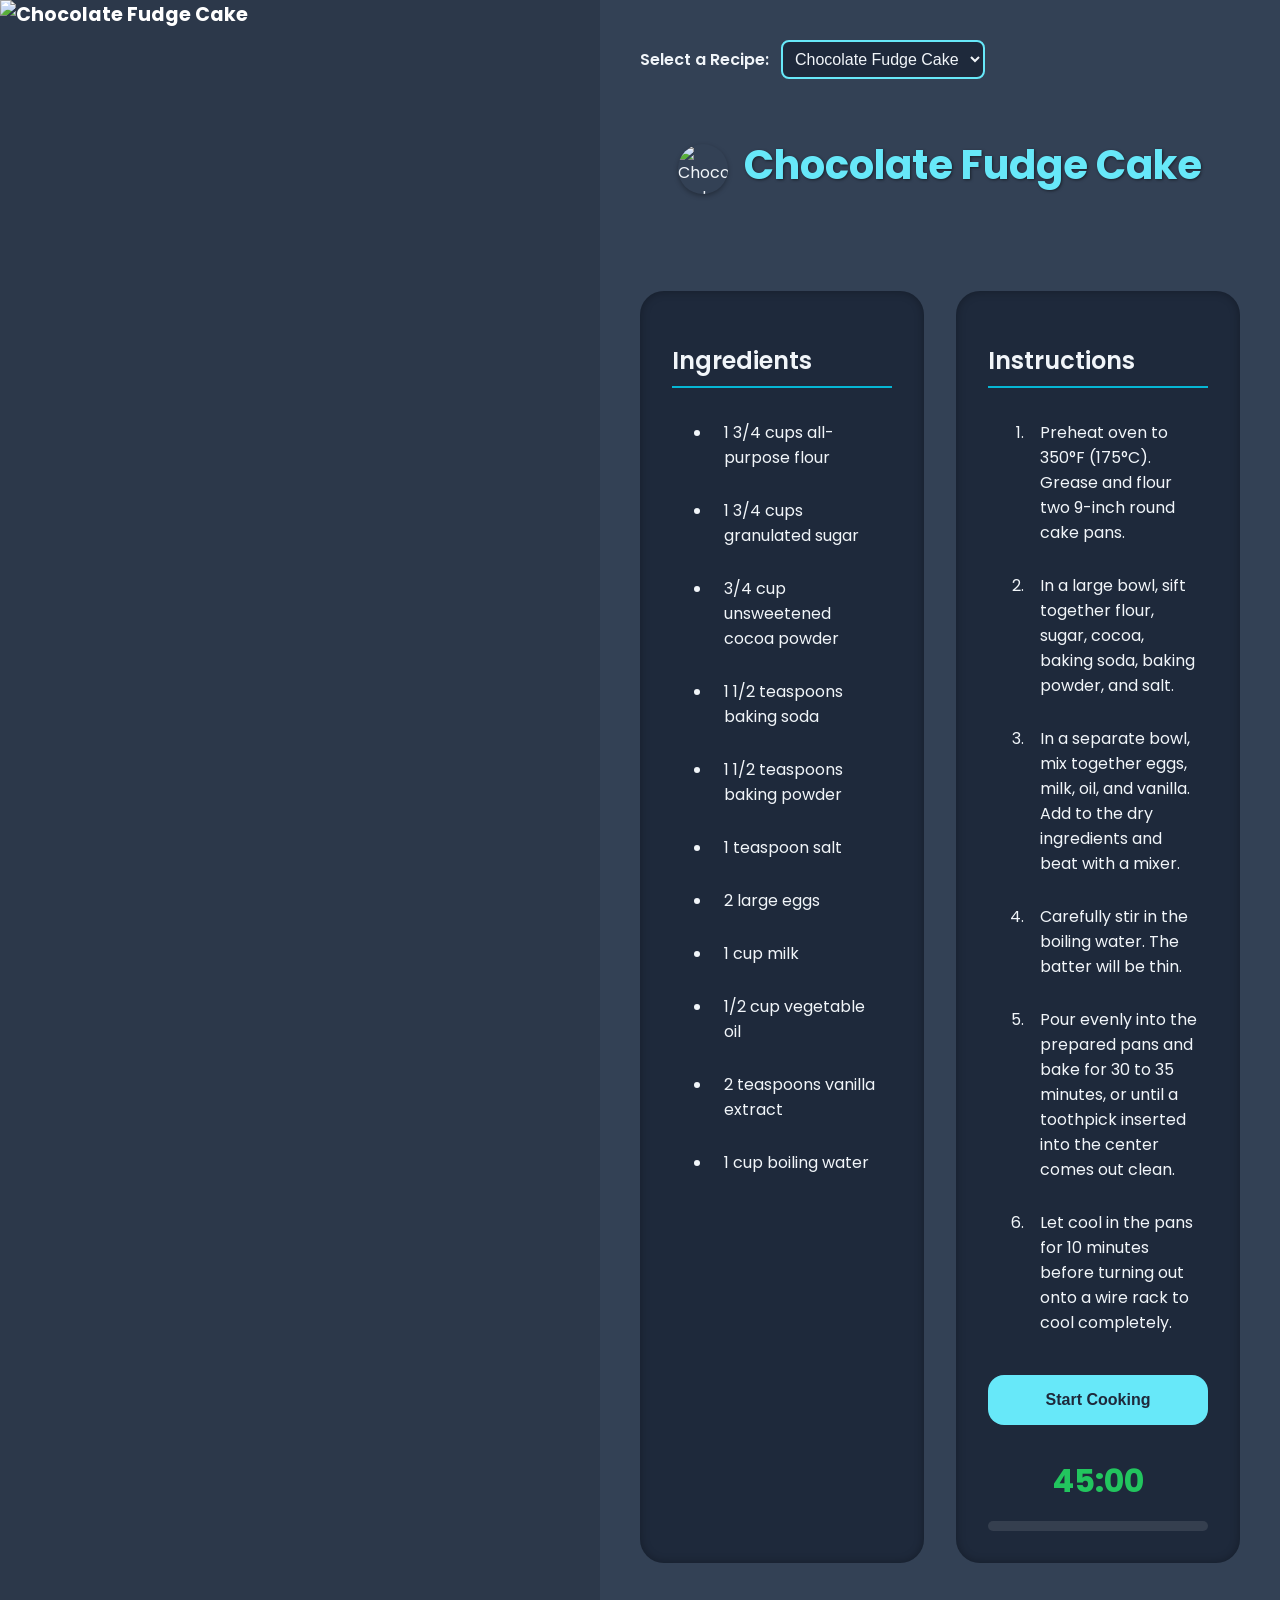
==== Interactive Recipe Card with Animations.html @ 90842678 "Add files via upload" ====
<!DOCTYPE html>
<html lang="en">
<head>
    <meta charset="UTF-8">
    <meta name="viewport" content="width=device-width, initial-scale=1.0">
    <title>Interactive Recipe Card</title>
    <link rel="preconnect" href="https://fonts.googleapis.com">
    <link rel="preconnect" href="https://fonts.gstatic.com" crossorigin>
    <link href="https://fonts.googleapis.com/css2?family=Poppins:wght@400;600;700&display=swap" rel="stylesheet">
    <style>
        /* Base Styles & Typography */
        :root {
            --bg-dark: #1e293b;
            --card-bg: #334155;
            --text-light: #f1f5f9;
            --accent-color: #67e8f9;
            --accent-dark: #06b6d4;
            --success-color: #22c55e;
            --font-main: 'Poppins', sans-serif;
        }

        body {
            font-family: var(--font-main);
            background-color: var(--bg-dark);
            color: var(--text-light);
            margin: 0;
            padding: 0;
        }

        /* Recipe Card Layout */
        .recipe-card {
            background-color: var(--card-bg);
            border-radius: 0;
            box-shadow: 0 10px 20px rgba(0, 0, 0, 0.2);
            width: 100%;
            max-width: 100%;
            display: flex;
            flex-direction: column;
            overflow: hidden;
            transition: transform 0.3s ease-in-out;
        }
        
        /* Recipe Image Section */
        .recipe-image {
            width: 100%;
            height: 300px;
            overflow: hidden;
            position: relative;
            background-color: #2c384a;
            display: flex;
            align-items: center;
            justify-content: center;
            color: #fff;
            font-weight: bold;
            font-size: 1.2rem;
        }

        .recipe-image img {
            width: 100%;
            height: 100%;
            object-fit: cover;
            object-position: center;
            transition: transform 0.5s ease-in-out;
        }
        .recipe-image img:hover {
            transform: scale(1.05);
        }

        /* Main Content and Details */
        .recipe-content {
            padding: 2.5rem;
            display: flex;
            flex-direction: column;
            gap: 2rem;
        }

        .recipe-title {
            text-align: center;
            font-size: 2.5rem;
            font-weight: 700;
            color: var(--accent-color);
            margin-top: 0;
            margin-bottom: 0.5rem;
            text-shadow: 1px 1px 3px rgba(0,0,0,0.5);
        }

        .recipe-select-container {
            margin-bottom: 1.5rem;
        }

        .recipe-select-container label {
            font-size: 1rem;
            font-weight: 600;
            color: var(--text-light);
            margin-right: 0.5rem;
        }

        .recipe-select-container select {
            background-color: var(--bg-dark);
            color: var(--text-light);
            border: 2px solid var(--accent-color);
            border-radius: 0.5rem;
            padding: 0.5rem;
            font-size: 1rem;
            cursor: pointer;
            transition: all 0.3s ease;
        }
        .recipe-select-container select:hover,
        .recipe-select-container select:focus {
            background-color: #2c384a;
            outline: none;
            box-shadow: 0 0 8px var(--accent-color);
        }

        .details-grid {
            display: grid;
            grid-template-columns: 1fr;
            gap: 2rem;
            margin-top: 1.5rem;
        }
        
        .section {
            background-color: var(--bg-dark);
            border-radius: 1.5rem;
            padding: 2rem;
            box-shadow: inset 0 0 10px rgba(0, 0, 0, 0.3);
        }

        .section-title {
            font-size: 1.5rem;
            font-weight: 600;
            margin-bottom: 1.5rem;
            border-bottom: 2px solid var(--accent-dark);
            padding-bottom: 0.5rem;
            display: flex;
            justify-content: space-between;
            align-items: center;
            cursor: pointer;
            transition: color 0.3s ease;
        }
        .section-title:hover {
            color: var(--accent-color);
        }

        .section-content.hidden {
            display: none;
        }
        
        /* Ingredients & Instructions Lists */
        .ingredient-list li, .instruction-list li {
            font-size: 1rem;
            margin-bottom: 0.75rem;
            padding: 0.5rem;
            border-radius: 0.5rem;
            transition: all 0.3s ease;
            cursor: pointer;
            border-left: 4px solid transparent;
        }
        
        .ingredient-list li:hover {
            background-color: rgba(255, 255, 255, 0.05);
            border-left-color: var(--accent-color);
            transform: translateX(5px);
        }

        .instruction-list li:hover {
            background-color: rgba(255, 255, 255, 0.05);
            transform: translateX(5px);
        }
        
        .instruction-list li.active-step {
            background-color: var(--accent-dark);
            border-radius: 0.5rem;
            font-weight: 600;
            box-shadow: 0 0 10px rgba(103, 232, 249, 0.5);
            animation: pulse-border 1.5s infinite ease-in-out;
            transform: scale(1.03);
            border-left-color: var(--success-color);
        }

        /* Preparation Info */
        .prep-info p {
            font-size: 1rem;
            line-height: 1.6;
        }

        .timer-container {
            margin-top: 1.5rem;
            text-align: center;
        }

        .timer {
            font-size: 2rem;
            font-weight: bold;
            color: var(--success-color);
            margin-bottom: 1rem;
        }

        .progress-bar {
            width: 100%;
            height: 10px;
            background-color: rgba(255, 255, 255, 0.1);
            border-radius: 5px;
            overflow: hidden;
        }

        .progress {
            height: 100%;
            width: 0;
            background-color: var(--accent-color);
            border-radius: 5px;
            transition: width 0.5s ease-out;
        }

        /* Animation for progress bar */
        @keyframes fill-progress {
            from { width: 0; }
            to { width: 100%; }
        }
        .progress.animated {
            animation: fill-progress 60s linear forwards; /* 60s for 60 min example */
        }
        
        /* Animation for active step */
        @keyframes pulse-border {
            0% { box-shadow: 0 0 10px rgba(103, 232, 249, 0.5); }
            50% { box-shadow: 0 0 20px rgba(103, 232, 249, 0.8); }
            100% { box-shadow: 0 0 10px rgba(103, 232, 249, 0.5); }
        }

        /* Control Buttons */
        .control-buttons {
            display: flex;
            flex-direction: column;
            gap: 1rem;
            margin-top: 2rem;
        }

        .btn {
            padding: 1rem 1.5rem;
            font-size: 1rem;
            font-weight: 600;
            border-radius: 1rem;
            border: none;
            cursor: pointer;
            transition: all 0.3s ease;
        }

        .btn-start {
            background-color: var(--accent-color);
            color: var(--bg-dark);
        }
        .btn-start:hover {
            background-color: var(--accent-dark);
            color: var(--text-light);
            transform: translateY(-3px);
            box-shadow: 0 5px 10px rgba(103, 232, 249, 0.3);
        }

        .btn-next {
            background-color: var(--success-color);
            color: var(--bg-dark);
            display: none;
        }
        .btn-next:hover {
            background-color: #15803d;
            color: var(--text-light);
            transform: translateY(-3px);
            box-shadow: 0 5px 10px rgba(34, 197, 94, 0.3);
        }

        /* New button for Gemini API feature */
        .btn-gemini-mod {
            background-color: #9333ea; /* A vibrant purple */
            color: var(--text-light);
        }
        .btn-gemini-mod:hover {
            background-color: #7e22ce;
            color: var(--text-light);
            transform: translateY(-3px);
            box-shadow: 0 5px 10px rgba(147, 51, 234, 0.3);
        }
        
        .btn-tts {
            background-color: #4f46e5; /* Indigo */
            color: var(--text-light);
        }
        .btn-tts:hover {
            background-color: #4338ca;
            color: var(--text-light);
            transform: translateY(-3px);
            box-shadow: 0 5px 10px rgba(79, 70, 229, 0.3);
        }
        
        /* Gemini API Sections */
        .gemini-section {
            background-color: #2c384a;
            border-radius: 1.5rem;
            padding: 2rem;
            box-shadow: inset 0 0 10px rgba(0, 0, 0, 0.3);
            margin-top: 2rem;
        }
        .gemini-section h2 {
            font-size: 1.5rem;
            font-weight: 600;
            margin-bottom: 1.5rem;
            border-bottom: 2px solid var(--accent-color);
            padding-bottom: 0.5rem;
        }
        .gemini-input-container {
            display: flex;
            gap: 1rem;
            margin-bottom: 1rem;
        }
        .gemini-input-container input {
            flex-grow: 1;
            padding: 0.75rem;
            border-radius: 0.5rem;
            border: 2px solid #556070;
            background-color: #1a232f;
            color: var(--text-light);
            font-size: 1rem;
        }
        .gemini-input-container button {
            background-color: var(--accent-color);
            color: var(--bg-dark);
            padding: 0.75rem 1.5rem;
            border-radius: 0.5rem;
            border: none;
            cursor: pointer;
            transition: background-color 0.3s ease;
            font-weight: 600;
        }
        .gemini-input-container button:hover {
            background-color: var(--accent-dark);
        }
        .gemini-input-container button:disabled {
            background-color: #788a9c;
            cursor: not-allowed;
        }
        .gemini-response {
            background-color: #1a232f;
            padding: 1rem;
            border-radius: 0.5rem;
            min-height: 50px;
            white-space: pre-wrap;
            line-height: 1.6;
            animation: fadeIn 0.5s ease-in-out;
        }
        @keyframes fadeIn {
            from { opacity: 0; }
            to { opacity: 1; }
        }
        
        .modified-recipe-section {
            margin-top: 2rem;
        }
        .modified-recipe-title {
            text-align: center;
            font-size: 2rem;
            font-weight: 700;
            color: var(--text-light);
            margin-bottom: 1rem;
        }
        .modified-recipe-list {
            list-style: none;
            padding: 0;
        }
        .modified-recipe-list li {
            padding: 0.75rem 1rem;
            background-color: var(--bg-dark);
            border-radius: 0.5rem;
            margin-bottom: 0.5rem;
        }
        .modified-recipe-loader {
            text-align: center;
            padding: 1rem;
        }

        /* Responsive Design */
        @media (min-width: 768px) {
            .recipe-card {
                flex-direction: row;
            }

            .recipe-image {
                flex: 1;
                height: auto;
            }

            .recipe-content {
                flex: 1;
            }

            .details-grid {
                grid-template-columns: 1fr 1fr;
            }
        }
        
        /* New styling for the small image next to the title */
        .recipe-title-container-inner {
            display: flex;
            align-items: center;
            justify-content: center;
            gap: 1rem;
            margin-bottom: 2rem;
        }
        .recipe-title-image {
            width: 50px;
            height: 50px;
            border-radius: 50%;
            object-fit: cover;
            box-shadow: 0 2px 5px rgba(0,0,0,0.3);
        }
        
        .loader {
          border: 4px solid var(--accent-color);
          border-top: 4px solid var(--accent-dark);
          border-radius: 50%;
          width: 30px;
          height: 30px;
          animation: spin 1s linear infinite;
        }
        @keyframes spin {
          0% { transform: rotate(0deg); }
          100% { transform: rotate(360deg); }
        }

        /* Print-friendly Styles (Bonus) */
        @media print {
            body {
                background-color: white;
                color: black;
            }
            .recipe-card {
                box-shadow: none;
                border: 1px solid #ccc;
            }
            .section, .btn {
                background-color: transparent;
                box-shadow: none;
                border: none;
                color: black;
            }
            .section-title {
                border-bottom: 2px solid #ccc;
            }
            .instruction-list li.active-step {
                background-color: transparent;
                color: black;
                box-shadow: none;
                animation: none;
                border-left-color: #000;
            }
            .control-buttons, .timer-container, .gemini-section, .recipe-select-container, .modified-recipe-section {
                display: none;
            }
            .recipe-image img {
                width: 50%;
                height: auto;
                float: left;
                margin-right: 20px;
            }
            h1, h2 {
                color: black !important;
                text-shadow: none;
            }
        }
    </style>
</head>
<body>
    <div class="recipe-card">
        <!-- Recipe Image Section (main image) -->
        <div class="recipe-image" id="recipe-image-container">
            <img src="" alt="" id="recipe-image">
        </div>

        <!-- Main Recipe Content -->
        <div class="recipe-content">
            
            <div class="recipe-select-container">
                <label for="recipe-select">Select a Recipe:</label>
                <select id="recipe-select"></select>
            </div>
            
            <!-- New container for the title and its image -->
            <div class="recipe-title-container-inner">
                <img id="recipe-title-image" class="recipe-title-image" src="" alt="">
                <h1 class="recipe-title" id="recipe-title"></h1>
            </div>

            <div class="details-grid">
                <!-- Ingredients Section -->
                <div class="section" id="ingredients-section">
                    <h2 class="section-title">Ingredients</h2>
                    <ul class="ingredient-list" id="ingredient-list"></ul>
                </div>
                
                <!-- Instructions and Timer -->
                <div class="section" id="instructions-section">
                    <h2 class="section-title">Instructions</h2>
                    <ol class="instruction-list" id="instruction-list"></ol>
                    
                    <div class="control-buttons">
                        <button class="btn btn-start" id="start-btn">Start Cooking</button>
                        <button class="btn btn-next" id="next-btn">Next Step</button>
                    </div>

                    <!-- Preparation Info and Progress Bar (Optional) -->
                    <div class="timer-container">
                        <p class="timer" id="timer"></p>
                        <div class="progress-bar">
                            <div class="progress" id="progress-bar-el"></div>
                        </div>
                    </div>
                </div>
            </div>
        </div>
    </div>
    
    <script>
        // Recipe data stored in a JSON object
        const recipes = {
            "Chocolate Fudge Cake": {
                image: "https://placehold.co/800x600/334155/f1f5f9?text=Chocolate+Fudge+Cake",
                ingredients: [
                    "1 3/4 cups all-purpose flour",
                    "1 3/4 cups granulated sugar",
                    "3/4 cup unsweetened cocoa powder",
                    "1 1/2 teaspoons baking soda",
                    "1 1/2 teaspoons baking powder",
                    "1 teaspoon salt",
                    "2 large eggs",
                    "1 cup milk",
                    "1/2 cup vegetable oil",
                    "2 teaspoons vanilla extract",
                    "1 cup boiling water"
                ],
                instructions: [
                    "Preheat oven to 350°F (175°C). Grease and flour two 9-inch round cake pans.",
                    "In a large bowl, sift together flour, sugar, cocoa, baking soda, baking powder, and salt.",
                    "In a separate bowl, mix together eggs, milk, oil, and vanilla. Add to the dry ingredients and beat with a mixer.",
                    "Carefully stir in the boiling water. The batter will be thin.",
                    "Pour evenly into the prepared pans and bake for 30 to 35 minutes, or until a toothpick inserted into the center comes out clean.",
                    "Let cool in the pans for 10 minutes before turning out onto a wire rack to cool completely."
                ],
                prepTime: 45 // in minutes
            },
            "Classic Pancakes": {
                image: "https://placehold.co/800x600/fecaca/fff?text=Classic+Pancakes",
                ingredients: [
                    "1 1/2 cups all-purpose flour",
                    "3 1/2 teaspoons baking powder",
                    "1 teaspoon salt",
                    "1 tablespoon white sugar",
                    "1 1/4 cups milk",
                    "1 egg",
                    "3 tablespoons butter, melted"
                ],
                instructions: [
                    "In a large bowl, sift together flour, baking powder, salt and sugar.",
                    "Make a well in the center and pour in the milk, egg and melted butter; mix until smooth.",
                    "Heat a lightly oiled griddle or frying pan over medium-high heat. Pour or scoop the batter onto the griddle.",
                    "Cook until pancakes are golden brown on both sides; flip once."
                ],
                prepTime: 20
            },
            "Roasted Chicken": {
                image: "https://placehold.co/800x600/fcd34d/292524?text=Roasted+Chicken",
                ingredients: [
                    "1 (5 pound) whole chicken",
                    "2 tablespoons olive oil",
                    "1 tablespoon dried thyme",
                    "1 tablespoon dried rosemary",
                    "1 teaspoon paprika",
                    "Salt and pepper to taste"
                ],
                instructions: [
                    "Preheat oven to 425°F (220°C).",
                    "Remove chicken from refrigerator and pat dry with paper towels.",
                    "Rub chicken with olive oil and then with thyme, rosemary, paprika, salt and pepper.",
                    "Roast for 1 hour and 20 minutes, or until the juices run clear when pierced with a fork."
                ],
                prepTime: 80
            },
            "Spaghetti Bolognese": {
                image: "https://placehold.co/800x600/f2f2f2/333?text=Spaghetti+Bolognese",
                ingredients: [
                    "1 pound ground beef",
                    "1 medium onion, chopped",
                    "2 cloves garlic, minced",
                    "1 (28 ounce) can crushed tomatoes",
                    "1 cup beef broth",
                    "1/2 teaspoon dried oregano",
                    "1/2 teaspoon dried basil",
                    "1 pound spaghetti",
                    "Salt and pepper to taste"
                ],
                instructions: [
                    "In a large pot, cook ground beef, onion, and garlic over medium-high heat until meat is browned.",
                    "Drain fat. Stir in crushed tomatoes, beef broth, oregano, basil, salt, and pepper.",
                    "Reduce heat and simmer for at least 30 minutes, stirring occasionally.",
                    "Meanwhile, cook spaghetti according to package directions. Drain well.",
                    "Serve the sauce over the cooked spaghetti."
                ],
                prepTime: 50
            },
            "Classic Guacamole": {
                image: "https://placehold.co/800x600/b1d471/000?text=Classic+Guacamole",
                ingredients: [
                    "3 ripe avocados",
                    "1 small onion, finely chopped",
                    "2 cloves garlic, minced",
                    "1 jalapeno, minced (optional)",
                    "1 ripe tomato, chopped",
                    "1 tablespoon fresh lime juice",
                    "1/4 cup chopped fresh cilantro",
                    "Salt and pepper to taste"
                ],
                instructions: [
                    "Halve the avocados and remove the pits. Scoop the flesh into a medium bowl.",
                    "Mash the avocado with a fork to your desired consistency.",
                    "Stir in the onion, garlic, jalapeno (if using), tomato, lime juice, cilantro, salt, and pepper.",
                    "Mix well and serve immediately with tortilla chips."
                ],
                prepTime: 15
            },
            "Mashed Potatoes": {
                image: "https://placehold.co/800x600/d4a373/000?text=Mashed+Potatoes",
                ingredients: [
                    "2 pounds russet potatoes, peeled and cubed",
                    "1/2 cup heavy cream",
                    "4 tablespoons unsalted butter",
                    "Salt and white pepper to taste"
                ],
                instructions: [
                    "Place potatoes in a large pot and cover with cold, salted water. Bring to a boil and cook until tender, about 15-20 minutes.",
                    "Drain potatoes and return to the hot pot to dry out for a minute.",
                    "Add heavy cream and butter to the potatoes. Mash until smooth and creamy.",
                    "Season with salt and white pepper. Serve hot."
                ],
                prepTime: 30
            }
        };

        // DOM Element References
        const recipeSelect = document.getElementById('recipe-select');
        const recipeTitleEl = document.getElementById('recipe-title');
        const recipeTitleImageEl = document.getElementById('recipe-title-image');
        const recipeImageEl = document.getElementById('recipe-image');
        const ingredientListEl = document.getElementById('ingredient-list');
        const instructionListEl = document.getElementById('instruction-list');
        const startBtn = document.getElementById('start-btn');
        const nextBtn = document.getElementById('next-btn');
        const progressBar = document.getElementById('progress-bar-el');
        const timerDisplay = document.getElementById('timer');

        let currentStepIndex = 0;
        let timerInterval;

        // Function to load a recipe from the `recipes` object
        function loadRecipe(recipeName) {
            const recipe = recipes[recipeName];
            if (!recipe) return;

            // Update recipe details
            recipeTitleEl.textContent = recipeName;
            timerDisplay.textContent = `${recipe.prepTime}:00`;
            
            // Set the images directly from the recipe object
            recipeImageEl.src = recipe.image;
            recipeTitleImageEl.src = recipe.image;
            recipeImageEl.alt = recipeName;
            recipeTitleImageEl.alt = `${recipeName} image`;
            
            // Populate ingredients list
            ingredientListEl.innerHTML = '';
            recipe.ingredients.forEach(ingredient => {
                const li = document.createElement('li');
                li.textContent = ingredient;
                ingredientListEl.appendChild(li);
            });

            // Populate instructions list
            instructionListEl.innerHTML = '';
            recipe.instructions.forEach(instruction => {
                const li = document.createElement('li');
                li.textContent = instruction;
                instructionListEl.appendChild(li);
            });

            // Reset cooking state
            resetRecipeState();
        }

        // Function to reset the recipe state
        const resetRecipeState = () => {
            const instructionItems = document.querySelectorAll('#instruction-list li');
            instructionItems.forEach(item => item.classList.remove('active-step'));
            currentStepIndex = 0;
            startBtn.textContent = 'Start Cooking';
            nextBtn.textContent = 'Next Step';
            nextBtn.style.display = 'none';
            nextBtn.disabled = false;
            clearInterval(timerInterval);
            progressBar.style.width = '0%';
        };

        // Initial setup on page load
        document.addEventListener('DOMContentLoaded', () => {
            // Populate the dropdown menu
            for (const name in recipes) {
                const option = document.createElement('option');
                option.value = name;
                option.textContent = name;
                recipeSelect.appendChild(option);
            }
            // Load the first recipe by default
            const firstRecipe = Object.keys(recipes)[0];
            loadRecipe(firstRecipe);
        });

        // Event listener for recipe selection
        recipeSelect.addEventListener('change', (event) => {
            loadRecipe(event.target.value);
        });

        // Toggle visibility of Ingredients and Instructions
        document.getElementById('ingredients-section').querySelector('.section-title').addEventListener('click', () => {
            document.getElementById('ingredient-list').classList.toggle('hidden');
        });

        document.getElementById('instructions-section').querySelector('.section-title').addEventListener('click', () => {
            document.getElementById('instruction-list').classList.toggle('hidden');
        });
        
        // "Start Cooking" button logic
        startBtn.addEventListener('click', () => {
            const instructionItems = document.querySelectorAll('#instruction-list li');
            const selectedRecipe = recipes[recipeSelect.value];
            const prepTime = selectedRecipe.prepTime;

            if (currentStepIndex === 0) {
                instructionItems[currentStepIndex].classList.add('active-step');
                startBtn.textContent = 'Reset';
                nextBtn.style.display = 'block';
                
                let totalTime = prepTime * 60;
                let remainingTime = totalTime;
                
                timerInterval = setInterval(() => {
                    remainingTime--;
                    const minutes = Math.floor(remainingTime / 60);
                    const seconds = remainingTime % 60;
                    timerDisplay.textContent = `${minutes}:${seconds < 10 ? '0' : ''}${seconds}`;
                    const progressPercentage = ((totalTime - remainingTime) / totalTime) * 100;
                    progressBar.style.width = `${progressPercentage}%`;

                    if (remainingTime <= 0) {
                        clearInterval(timerInterval);
                        timerDisplay.textContent = "Time's up!";
                    }
                }, 1000);
            } else {
                resetRecipeState();
                loadRecipe(recipeSelect.value); // Reload the recipe to reset everything
            }
        });

        // "Next Step" button logic
        nextBtn.addEventListener('click', () => {
            const instructionItems = document.querySelectorAll('#instruction-list li');
            
            instructionItems[currentStepIndex].classList.remove('active-step');
            currentStepIndex++;
            
            if (currentStepIndex < instructionItems.length) {
                instructionItems[currentStepIndex].classList.add('active-step');
            } else {
                nextBtn.textContent = 'Finished!';
                nextBtn.disabled = true;
                clearInterval(timerInterval);
                alert('Congratulations, you finished the recipe!');
            }
        });
    </script>
</body>
</html>
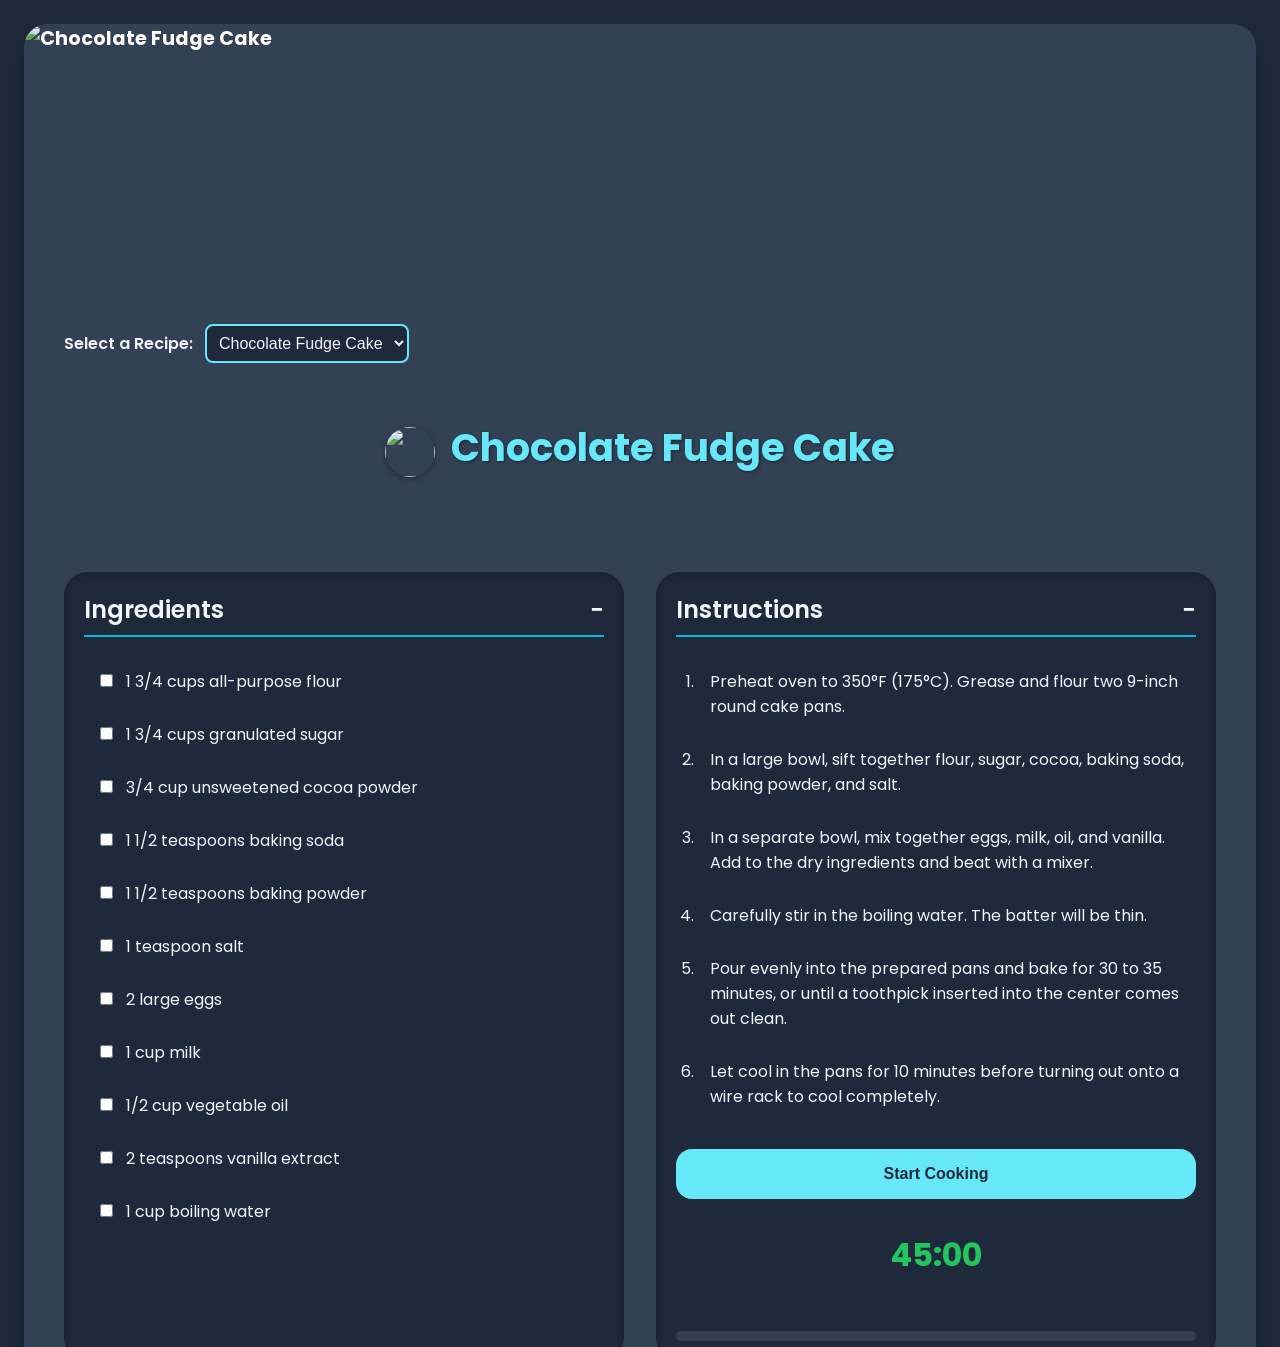
==== commit d6c79447: "Publish recipe card homepage and fix interactive cooking controls" ====
--- a/Interactive Recipe Card with Animations.html
+++ b/Interactive Recipe Card with Animations.html
@@ -1,788 +1 @@
-<!DOCTYPE html>
-<html lang="en">
-<head>
-    <meta charset="UTF-8">
-    <meta name="viewport" content="width=device-width, initial-scale=1.0">
-    <title>Interactive Recipe Card</title>
-    <link rel="preconnect" href="https://fonts.googleapis.com">
-    <link rel="preconnect" href="https://fonts.gstatic.com" crossorigin>
-    <link href="https://fonts.googleapis.com/css2?family=Poppins:wght@400;600;700&display=swap" rel="stylesheet">
-    <style>
-        /* Base Styles & Typography */
-        :root {
-            --bg-dark: #1e293b;
-            --card-bg: #334155;
-            --text-light: #f1f5f9;
-            --accent-color: #67e8f9;
-            --accent-dark: #06b6d4;
-            --success-color: #22c55e;
-            --font-main: 'Poppins', sans-serif;
-        }
-
-        body {
-            font-family: var(--font-main);
-            background-color: var(--bg-dark);
-            color: var(--text-light);
-            margin: 0;
-            padding: 0;
-        }
-
-        /* Recipe Card Layout */
-        .recipe-card {
-            background-color: var(--card-bg);
-            border-radius: 0;
-            box-shadow: 0 10px 20px rgba(0, 0, 0, 0.2);
-            width: 100%;
-            max-width: 100%;
-            display: flex;
-            flex-direction: column;
-            overflow: hidden;
-            transition: transform 0.3s ease-in-out;
-        }
-        
-        /* Recipe Image Section */
-        .recipe-image {
-            width: 100%;
-            height: 300px;
-            overflow: hidden;
-            position: relative;
-            background-color: #2c384a;
-            display: flex;
-            align-items: center;
-            justify-content: center;
-            color: #fff;
-            font-weight: bold;
-            font-size: 1.2rem;
-        }
-
-        .recipe-image img {
-            width: 100%;
-            height: 100%;
-            object-fit: cover;
-            object-position: center;
-            transition: transform 0.5s ease-in-out;
-        }
-        .recipe-image img:hover {
-            transform: scale(1.05);
-        }
-
-        /* Main Content and Details */
-        .recipe-content {
-            padding: 2.5rem;
-            display: flex;
-            flex-direction: column;
-            gap: 2rem;
-        }
-
-        .recipe-title {
-            text-align: center;
-            font-size: 2.5rem;
-            font-weight: 700;
-            color: var(--accent-color);
-            margin-top: 0;
-            margin-bottom: 0.5rem;
-            text-shadow: 1px 1px 3px rgba(0,0,0,0.5);
-        }
-
-        .recipe-select-container {
-            margin-bottom: 1.5rem;
-        }
-
-        .recipe-select-container label {
-            font-size: 1rem;
-            font-weight: 600;
-            color: var(--text-light);
-            margin-right: 0.5rem;
-        }
-
-        .recipe-select-container select {
-            background-color: var(--bg-dark);
-            color: var(--text-light);
-            border: 2px solid var(--accent-color);
-            border-radius: 0.5rem;
-            padding: 0.5rem;
-            font-size: 1rem;
-            cursor: pointer;
-            transition: all 0.3s ease;
-        }
-        .recipe-select-container select:hover,
-        .recipe-select-container select:focus {
-            background-color: #2c384a;
-            outline: none;
-            box-shadow: 0 0 8px var(--accent-color);
-        }
-
-        .details-grid {
-            display: grid;
-            grid-template-columns: 1fr;
-            gap: 2rem;
-            margin-top: 1.5rem;
-        }
-        
-        .section {
-            background-color: var(--bg-dark);
-            border-radius: 1.5rem;
-            padding: 2rem;
-            box-shadow: inset 0 0 10px rgba(0, 0, 0, 0.3);
-        }
-
-        .section-title {
-            font-size: 1.5rem;
-            font-weight: 600;
-            margin-bottom: 1.5rem;
-            border-bottom: 2px solid var(--accent-dark);
-            padding-bottom: 0.5rem;
-            display: flex;
-            justify-content: space-between;
-            align-items: center;
-            cursor: pointer;
-            transition: color 0.3s ease;
-        }
-        .section-title:hover {
-            color: var(--accent-color);
-        }
-
-        .section-content.hidden {
-            display: none;
-        }
-        
-        /* Ingredients & Instructions Lists */
-        .ingredient-list li, .instruction-list li {
-            font-size: 1rem;
-            margin-bottom: 0.75rem;
-            padding: 0.5rem;
-            border-radius: 0.5rem;
-            transition: all 0.3s ease;
-            cursor: pointer;
-            border-left: 4px solid transparent;
-        }
-        
-        .ingredient-list li:hover {
-            background-color: rgba(255, 255, 255, 0.05);
-            border-left-color: var(--accent-color);
-            transform: translateX(5px);
-        }
-
-        .instruction-list li:hover {
-            background-color: rgba(255, 255, 255, 0.05);
-            transform: translateX(5px);
-        }
-        
-        .instruction-list li.active-step {
-            background-color: var(--accent-dark);
-            border-radius: 0.5rem;
-            font-weight: 600;
-            box-shadow: 0 0 10px rgba(103, 232, 249, 0.5);
-            animation: pulse-border 1.5s infinite ease-in-out;
-            transform: scale(1.03);
-            border-left-color: var(--success-color);
-        }
-
-        /* Preparation Info */
-        .prep-info p {
-            font-size: 1rem;
-            line-height: 1.6;
-        }
-
-        .timer-container {
-            margin-top: 1.5rem;
-            text-align: center;
-        }
-
-        .timer {
-            font-size: 2rem;
-            font-weight: bold;
-            color: var(--success-color);
-            margin-bottom: 1rem;
-        }
-
-        .progress-bar {
-            width: 100%;
-            height: 10px;
-            background-color: rgba(255, 255, 255, 0.1);
-            border-radius: 5px;
-            overflow: hidden;
-        }
-
-        .progress {
-            height: 100%;
-            width: 0;
-            background-color: var(--accent-color);
-            border-radius: 5px;
-            transition: width 0.5s ease-out;
-        }
-
-        /* Animation for progress bar */
-        @keyframes fill-progress {
-            from { width: 0; }
-            to { width: 100%; }
-        }
-        .progress.animated {
-            animation: fill-progress 60s linear forwards; /* 60s for 60 min example */
-        }
-        
-        /* Animation for active step */
-        @keyframes pulse-border {
-            0% { box-shadow: 0 0 10px rgba(103, 232, 249, 0.5); }
-            50% { box-shadow: 0 0 20px rgba(103, 232, 249, 0.8); }
-            100% { box-shadow: 0 0 10px rgba(103, 232, 249, 0.5); }
-        }
-
-        /* Control Buttons */
-        .control-buttons {
-            display: flex;
-            flex-direction: column;
-            gap: 1rem;
-            margin-top: 2rem;
-        }
-
-        .btn {
-            padding: 1rem 1.5rem;
-            font-size: 1rem;
-            font-weight: 600;
-            border-radius: 1rem;
-            border: none;
-            cursor: pointer;
-            transition: all 0.3s ease;
-        }
-
-        .btn-start {
-            background-color: var(--accent-color);
-            color: var(--bg-dark);
-        }
-        .btn-start:hover {
-            background-color: var(--accent-dark);
-            color: var(--text-light);
-            transform: translateY(-3px);
-            box-shadow: 0 5px 10px rgba(103, 232, 249, 0.3);
-        }
-
-        .btn-next {
-            background-color: var(--success-color);
-            color: var(--bg-dark);
-            display: none;
-        }
-        .btn-next:hover {
-            background-color: #15803d;
-            color: var(--text-light);
-            transform: translateY(-3px);
-            box-shadow: 0 5px 10px rgba(34, 197, 94, 0.3);
-        }
-
-        /* New button for Gemini API feature */
-        .btn-gemini-mod {
-            background-color: #9333ea; /* A vibrant purple */
-            color: var(--text-light);
-        }
-        .btn-gemini-mod:hover {
-            background-color: #7e22ce;
-            color: var(--text-light);
-            transform: translateY(-3px);
-            box-shadow: 0 5px 10px rgba(147, 51, 234, 0.3);
-        }
-        
-        .btn-tts {
-            background-color: #4f46e5; /* Indigo */
-            color: var(--text-light);
-        }
-        .btn-tts:hover {
-            background-color: #4338ca;
-            color: var(--text-light);
-            transform: translateY(-3px);
-            box-shadow: 0 5px 10px rgba(79, 70, 229, 0.3);
-        }
-        
-        /* Gemini API Sections */
-        .gemini-section {
-            background-color: #2c384a;
-            border-radius: 1.5rem;
-            padding: 2rem;
-            box-shadow: inset 0 0 10px rgba(0, 0, 0, 0.3);
-            margin-top: 2rem;
-        }
-        .gemini-section h2 {
-            font-size: 1.5rem;
-            font-weight: 600;
-            margin-bottom: 1.5rem;
-            border-bottom: 2px solid var(--accent-color);
-            padding-bottom: 0.5rem;
-        }
-        .gemini-input-container {
-            display: flex;
-            gap: 1rem;
-            margin-bottom: 1rem;
-        }
-        .gemini-input-container input {
-            flex-grow: 1;
-            padding: 0.75rem;
-            border-radius: 0.5rem;
-            border: 2px solid #556070;
-            background-color: #1a232f;
-            color: var(--text-light);
-            font-size: 1rem;
-        }
-        .gemini-input-container button {
-            background-color: var(--accent-color);
-            color: var(--bg-dark);
-            padding: 0.75rem 1.5rem;
-            border-radius: 0.5rem;
-            border: none;
-            cursor: pointer;
-            transition: background-color 0.3s ease;
-            font-weight: 600;
-        }
-        .gemini-input-container button:hover {
-            background-color: var(--accent-dark);
-        }
-        .gemini-input-container button:disabled {
-            background-color: #788a9c;
-            cursor: not-allowed;
-        }
-        .gemini-response {
-            background-color: #1a232f;
-            padding: 1rem;
-            border-radius: 0.5rem;
-            min-height: 50px;
-            white-space: pre-wrap;
-            line-height: 1.6;
-            animation: fadeIn 0.5s ease-in-out;
-        }
-        @keyframes fadeIn {
-            from { opacity: 0; }
-            to { opacity: 1; }
-        }
-        
-        .modified-recipe-section {
-            margin-top: 2rem;
-        }
-        .modified-recipe-title {
-            text-align: center;
-            font-size: 2rem;
-            font-weight: 700;
-            color: var(--text-light);
-            margin-bottom: 1rem;
-        }
-        .modified-recipe-list {
-            list-style: none;
-            padding: 0;
-        }
-        .modified-recipe-list li {
-            padding: 0.75rem 1rem;
-            background-color: var(--bg-dark);
-            border-radius: 0.5rem;
-            margin-bottom: 0.5rem;
-        }
-        .modified-recipe-loader {
-            text-align: center;
-            padding: 1rem;
-        }
-
-        /* Responsive Design */
-        @media (min-width: 768px) {
-            .recipe-card {
-                flex-direction: row;
-            }
-
-            .recipe-image {
-                flex: 1;
-                height: auto;
-            }
-
-            .recipe-content {
-                flex: 1;
-            }
-
-            .details-grid {
-                grid-template-columns: 1fr 1fr;
-            }
-        }
-        
-        /* New styling for the small image next to the title */
-        .recipe-title-container-inner {
-            display: flex;
-            align-items: center;
-            justify-content: center;
-            gap: 1rem;
-            margin-bottom: 2rem;
-        }
-        .recipe-title-image {
-            width: 50px;
-            height: 50px;
-            border-radius: 50%;
-            object-fit: cover;
-            box-shadow: 0 2px 5px rgba(0,0,0,0.3);
-        }
-        
-        .loader {
-          border: 4px solid var(--accent-color);
-          border-top: 4px solid var(--accent-dark);
-          border-radius: 50%;
-          width: 30px;
-          height: 30px;
-          animation: spin 1s linear infinite;
-        }
-        @keyframes spin {
-          0% { transform: rotate(0deg); }
-          100% { transform: rotate(360deg); }
-        }
-
-        /* Print-friendly Styles (Bonus) */
-        @media print {
-            body {
-                background-color: white;
-                color: black;
-            }
-            .recipe-card {
-                box-shadow: none;
-                border: 1px solid #ccc;
-            }
-            .section, .btn {
-                background-color: transparent;
-                box-shadow: none;
-                border: none;
-                color: black;
-            }
-            .section-title {
-                border-bottom: 2px solid #ccc;
-            }
-            .instruction-list li.active-step {
-                background-color: transparent;
-                color: black;
-                box-shadow: none;
-                animation: none;
-                border-left-color: #000;
-            }
-            .control-buttons, .timer-container, .gemini-section, .recipe-select-container, .modified-recipe-section {
-                display: none;
-            }
-            .recipe-image img {
-                width: 50%;
-                height: auto;
-                float: left;
-                margin-right: 20px;
-            }
-            h1, h2 {
-                color: black !important;
-                text-shadow: none;
-            }
-        }
-    </style>
-</head>
-<body>
-    <div class="recipe-card">
-        <!-- Recipe Image Section (main image) -->
-        <div class="recipe-image" id="recipe-image-container">
-            <img src="" alt="" id="recipe-image">
-        </div>
-
-        <!-- Main Recipe Content -->
-        <div class="recipe-content">
-            
-            <div class="recipe-select-container">
-                <label for="recipe-select">Select a Recipe:</label>
-                <select id="recipe-select"></select>
-            </div>
-            
-            <!-- New container for the title and its image -->
-            <div class="recipe-title-container-inner">
-                <img id="recipe-title-image" class="recipe-title-image" src="" alt="">
-                <h1 class="recipe-title" id="recipe-title"></h1>
-            </div>
-
-            <div class="details-grid">
-                <!-- Ingredients Section -->
-                <div class="section" id="ingredients-section">
-                    <h2 class="section-title">Ingredients</h2>
-                    <ul class="ingredient-list" id="ingredient-list"></ul>
-                </div>
-                
-                <!-- Instructions and Timer -->
-                <div class="section" id="instructions-section">
-                    <h2 class="section-title">Instructions</h2>
-                    <ol class="instruction-list" id="instruction-list"></ol>
-                    
-                    <div class="control-buttons">
-                        <button class="btn btn-start" id="start-btn">Start Cooking</button>
-                        <button class="btn btn-next" id="next-btn">Next Step</button>
-                    </div>
-
-                    <!-- Preparation Info and Progress Bar (Optional) -->
-                    <div class="timer-container">
-                        <p class="timer" id="timer"></p>
-                        <div class="progress-bar">
-                            <div class="progress" id="progress-bar-el"></div>
-                        </div>
-                    </div>
-                </div>
-            </div>
-        </div>
-    </div>
-    
-    <script>
-        // Recipe data stored in a JSON object
-        const recipes = {
-            "Chocolate Fudge Cake": {
-                image: "https://placehold.co/800x600/334155/f1f5f9?text=Chocolate+Fudge+Cake",
-                ingredients: [
-                    "1 3/4 cups all-purpose flour",
-                    "1 3/4 cups granulated sugar",
-                    "3/4 cup unsweetened cocoa powder",
-                    "1 1/2 teaspoons baking soda",
-                    "1 1/2 teaspoons baking powder",
-                    "1 teaspoon salt",
-                    "2 large eggs",
-                    "1 cup milk",
-                    "1/2 cup vegetable oil",
-                    "2 teaspoons vanilla extract",
-                    "1 cup boiling water"
-                ],
-                instructions: [
-                    "Preheat oven to 350°F (175°C). Grease and flour two 9-inch round cake pans.",
-                    "In a large bowl, sift together flour, sugar, cocoa, baking soda, baking powder, and salt.",
-                    "In a separate bowl, mix together eggs, milk, oil, and vanilla. Add to the dry ingredients and beat with a mixer.",
-                    "Carefully stir in the boiling water. The batter will be thin.",
-                    "Pour evenly into the prepared pans and bake for 30 to 35 minutes, or until a toothpick inserted into the center comes out clean.",
-                    "Let cool in the pans for 10 minutes before turning out onto a wire rack to cool completely."
-                ],
-                prepTime: 45 // in minutes
-            },
-            "Classic Pancakes": {
-                image: "https://placehold.co/800x600/fecaca/fff?text=Classic+Pancakes",
-                ingredients: [
-                    "1 1/2 cups all-purpose flour",
-                    "3 1/2 teaspoons baking powder",
-                    "1 teaspoon salt",
-                    "1 tablespoon white sugar",
-                    "1 1/4 cups milk",
-                    "1 egg",
-                    "3 tablespoons butter, melted"
-                ],
-                instructions: [
-                    "In a large bowl, sift together flour, baking powder, salt and sugar.",
-                    "Make a well in the center and pour in the milk, egg and melted butter; mix until smooth.",
-                    "Heat a lightly oiled griddle or frying pan over medium-high heat. Pour or scoop the batter onto the griddle.",
-                    "Cook until pancakes are golden brown on both sides; flip once."
-                ],
-                prepTime: 20
-            },
-            "Roasted Chicken": {
-                image: "https://placehold.co/800x600/fcd34d/292524?text=Roasted+Chicken",
-                ingredients: [
-                    "1 (5 pound) whole chicken",
-                    "2 tablespoons olive oil",
-                    "1 tablespoon dried thyme",
-                    "1 tablespoon dried rosemary",
-                    "1 teaspoon paprika",
-                    "Salt and pepper to taste"
-                ],
-                instructions: [
-                    "Preheat oven to 425°F (220°C).",
-                    "Remove chicken from refrigerator and pat dry with paper towels.",
-                    "Rub chicken with olive oil and then with thyme, rosemary, paprika, salt and pepper.",
-                    "Roast for 1 hour and 20 minutes, or until the juices run clear when pierced with a fork."
-                ],
-                prepTime: 80
-            },
-            "Spaghetti Bolognese": {
-                image: "https://placehold.co/800x600/f2f2f2/333?text=Spaghetti+Bolognese",
-                ingredients: [
-                    "1 pound ground beef",
-                    "1 medium onion, chopped",
-                    "2 cloves garlic, minced",
-                    "1 (28 ounce) can crushed tomatoes",
-                    "1 cup beef broth",
-                    "1/2 teaspoon dried oregano",
-                    "1/2 teaspoon dried basil",
-                    "1 pound spaghetti",
-                    "Salt and pepper to taste"
-                ],
-                instructions: [
-                    "In a large pot, cook ground beef, onion, and garlic over medium-high heat until meat is browned.",
-                    "Drain fat. Stir in crushed tomatoes, beef broth, oregano, basil, salt, and pepper.",
-                    "Reduce heat and simmer for at least 30 minutes, stirring occasionally.",
-                    "Meanwhile, cook spaghetti according to package directions. Drain well.",
-                    "Serve the sauce over the cooked spaghetti."
-                ],
-                prepTime: 50
-            },
-            "Classic Guacamole": {
-                image: "https://placehold.co/800x600/b1d471/000?text=Classic+Guacamole",
-                ingredients: [
-                    "3 ripe avocados",
-                    "1 small onion, finely chopped",
-                    "2 cloves garlic, minced",
-                    "1 jalapeno, minced (optional)",
-                    "1 ripe tomato, chopped",
-                    "1 tablespoon fresh lime juice",
-                    "1/4 cup chopped fresh cilantro",
-                    "Salt and pepper to taste"
-                ],
-                instructions: [
-                    "Halve the avocados and remove the pits. Scoop the flesh into a medium bowl.",
-                    "Mash the avocado with a fork to your desired consistency.",
-                    "Stir in the onion, garlic, jalapeno (if using), tomato, lime juice, cilantro, salt, and pepper.",
-                    "Mix well and serve immediately with tortilla chips."
-                ],
-                prepTime: 15
-            },
-            "Mashed Potatoes": {
-                image: "https://placehold.co/800x600/d4a373/000?text=Mashed+Potatoes",
-                ingredients: [
-                    "2 pounds russet potatoes, peeled and cubed",
-                    "1/2 cup heavy cream",
-                    "4 tablespoons unsalted butter",
-                    "Salt and white pepper to taste"
-                ],
-                instructions: [
-                    "Place potatoes in a large pot and cover with cold, salted water. Bring to a boil and cook until tender, about 15-20 minutes.",
-                    "Drain potatoes and return to the hot pot to dry out for a minute.",
-                    "Add heavy cream and butter to the potatoes. Mash until smooth and creamy.",
-                    "Season with salt and white pepper. Serve hot."
-                ],
-                prepTime: 30
-            }
-        };
-
-        // DOM Element References
-        const recipeSelect = document.getElementById('recipe-select');
-        const recipeTitleEl = document.getElementById('recipe-title');
-        const recipeTitleImageEl = document.getElementById('recipe-title-image');
-        const recipeImageEl = document.getElementById('recipe-image');
-        const ingredientListEl = document.getElementById('ingredient-list');
-        const instructionListEl = document.getElementById('instruction-list');
-        const startBtn = document.getElementById('start-btn');
-        const nextBtn = document.getElementById('next-btn');
-        const progressBar = document.getElementById('progress-bar-el');
-        const timerDisplay = document.getElementById('timer');
-
-        let currentStepIndex = 0;
-        let timerInterval;
-
-        // Function to load a recipe from the `recipes` object
-        function loadRecipe(recipeName) {
-            const recipe = recipes[recipeName];
-            if (!recipe) return;
-
-            // Update recipe details
-            recipeTitleEl.textContent = recipeName;
-            timerDisplay.textContent = `${recipe.prepTime}:00`;
-            
-            // Set the images directly from the recipe object
-            recipeImageEl.src = recipe.image;
-            recipeTitleImageEl.src = recipe.image;
-            recipeImageEl.alt = recipeName;
-            recipeTitleImageEl.alt = `${recipeName} image`;
-            
-            // Populate ingredients list
-            ingredientListEl.innerHTML = '';
-            recipe.ingredients.forEach(ingredient => {
-                const li = document.createElement('li');
-                li.textContent = ingredient;
-                ingredientListEl.appendChild(li);
-            });
-
-            // Populate instructions list
-            instructionListEl.innerHTML = '';
-            recipe.instructions.forEach(instruction => {
-                const li = document.createElement('li');
-                li.textContent = instruction;
-                instructionListEl.appendChild(li);
-            });
-
-            // Reset cooking state
-            resetRecipeState();
-        }
-
-        // Function to reset the recipe state
-        const resetRecipeState = () => {
-            const instructionItems = document.querySelectorAll('#instruction-list li');
-            instructionItems.forEach(item => item.classList.remove('active-step'));
-            currentStepIndex = 0;
-            startBtn.textContent = 'Start Cooking';
-            nextBtn.textContent = 'Next Step';
-            nextBtn.style.display = 'none';
-            nextBtn.disabled = false;
-            clearInterval(timerInterval);
-            progressBar.style.width = '0%';
-        };
-
-        // Initial setup on page load
-        document.addEventListener('DOMContentLoaded', () => {
-            // Populate the dropdown menu
-            for (const name in recipes) {
-                const option = document.createElement('option');
-                option.value = name;
-                option.textContent = name;
-                recipeSelect.appendChild(option);
-            }
-            // Load the first recipe by default
-            const firstRecipe = Object.keys(recipes)[0];
-            loadRecipe(firstRecipe);
-        });
-
-        // Event listener for recipe selection
-        recipeSelect.addEventListener('change', (event) => {
-            loadRecipe(event.target.value);
-        });
-
-        // Toggle visibility of Ingredients and Instructions
-        document.getElementById('ingredients-section').querySelector('.section-title').addEventListener('click', () => {
-            document.getElementById('ingredient-list').classList.toggle('hidden');
-        });
-
-        document.getElementById('instructions-section').querySelector('.section-title').addEventListener('click', () => {
-            document.getElementById('instruction-list').classList.toggle('hidden');
-        });
-        
-        // "Start Cooking" button logic
-        startBtn.addEventListener('click', () => {
-            const instructionItems = document.querySelectorAll('#instruction-list li');
-            const selectedRecipe = recipes[recipeSelect.value];
-            const prepTime = selectedRecipe.prepTime;
-
-            if (currentStepIndex === 0) {
-                instructionItems[currentStepIndex].classList.add('active-step');
-                startBtn.textContent = 'Reset';
-                nextBtn.style.display = 'block';
-                
-                let totalTime = prepTime * 60;
-                let remainingTime = totalTime;
-                
-                timerInterval = setInterval(() => {
-                    remainingTime--;
-                    const minutes = Math.floor(remainingTime / 60);
-                    const seconds = remainingTime % 60;
-                    timerDisplay.textContent = `${minutes}:${seconds < 10 ? '0' : ''}${seconds}`;
-                    const progressPercentage = ((totalTime - remainingTime) / totalTime) * 100;
-                    progressBar.style.width = `${progressPercentage}%`;
-
-                    if (remainingTime <= 0) {
-                        clearInterval(timerInterval);
-                        timerDisplay.textContent = "Time's up!";
-                    }
-                }, 1000);
-            } else {
-                resetRecipeState();
-                loadRecipe(recipeSelect.value); // Reload the recipe to reset everything
-            }
-        });
-
-        // "Next Step" button logic
-        nextBtn.addEventListener('click', () => {
-            const instructionItems = document.querySelectorAll('#instruction-list li');
-            
-            instructionItems[currentStepIndex].classList.remove('active-step');
-            currentStepIndex++;
-            
-            if (currentStepIndex < instructionItems.length) {
-                instructionItems[currentStepIndex].classList.add('active-step');
-            } else {
-                nextBtn.textContent = 'Finished!';
-                nextBtn.disabled = true;
-                clearInterval(timerInterval);
-                alert('Congratulations, you finished the recipe!');
-            }
-        });
-    </script>
-</body>
-</html>
+<!doctype html><html lang="en"><head><meta charset="utf-8"><meta name="viewport" content="width=device-width,initial-scale=1"><meta http-equiv="refresh" content="0;url=./"><title>Recipe Kitchen</title></head><body><p><a href="./">Open Recipe Kitchen</a></p></body></html>
